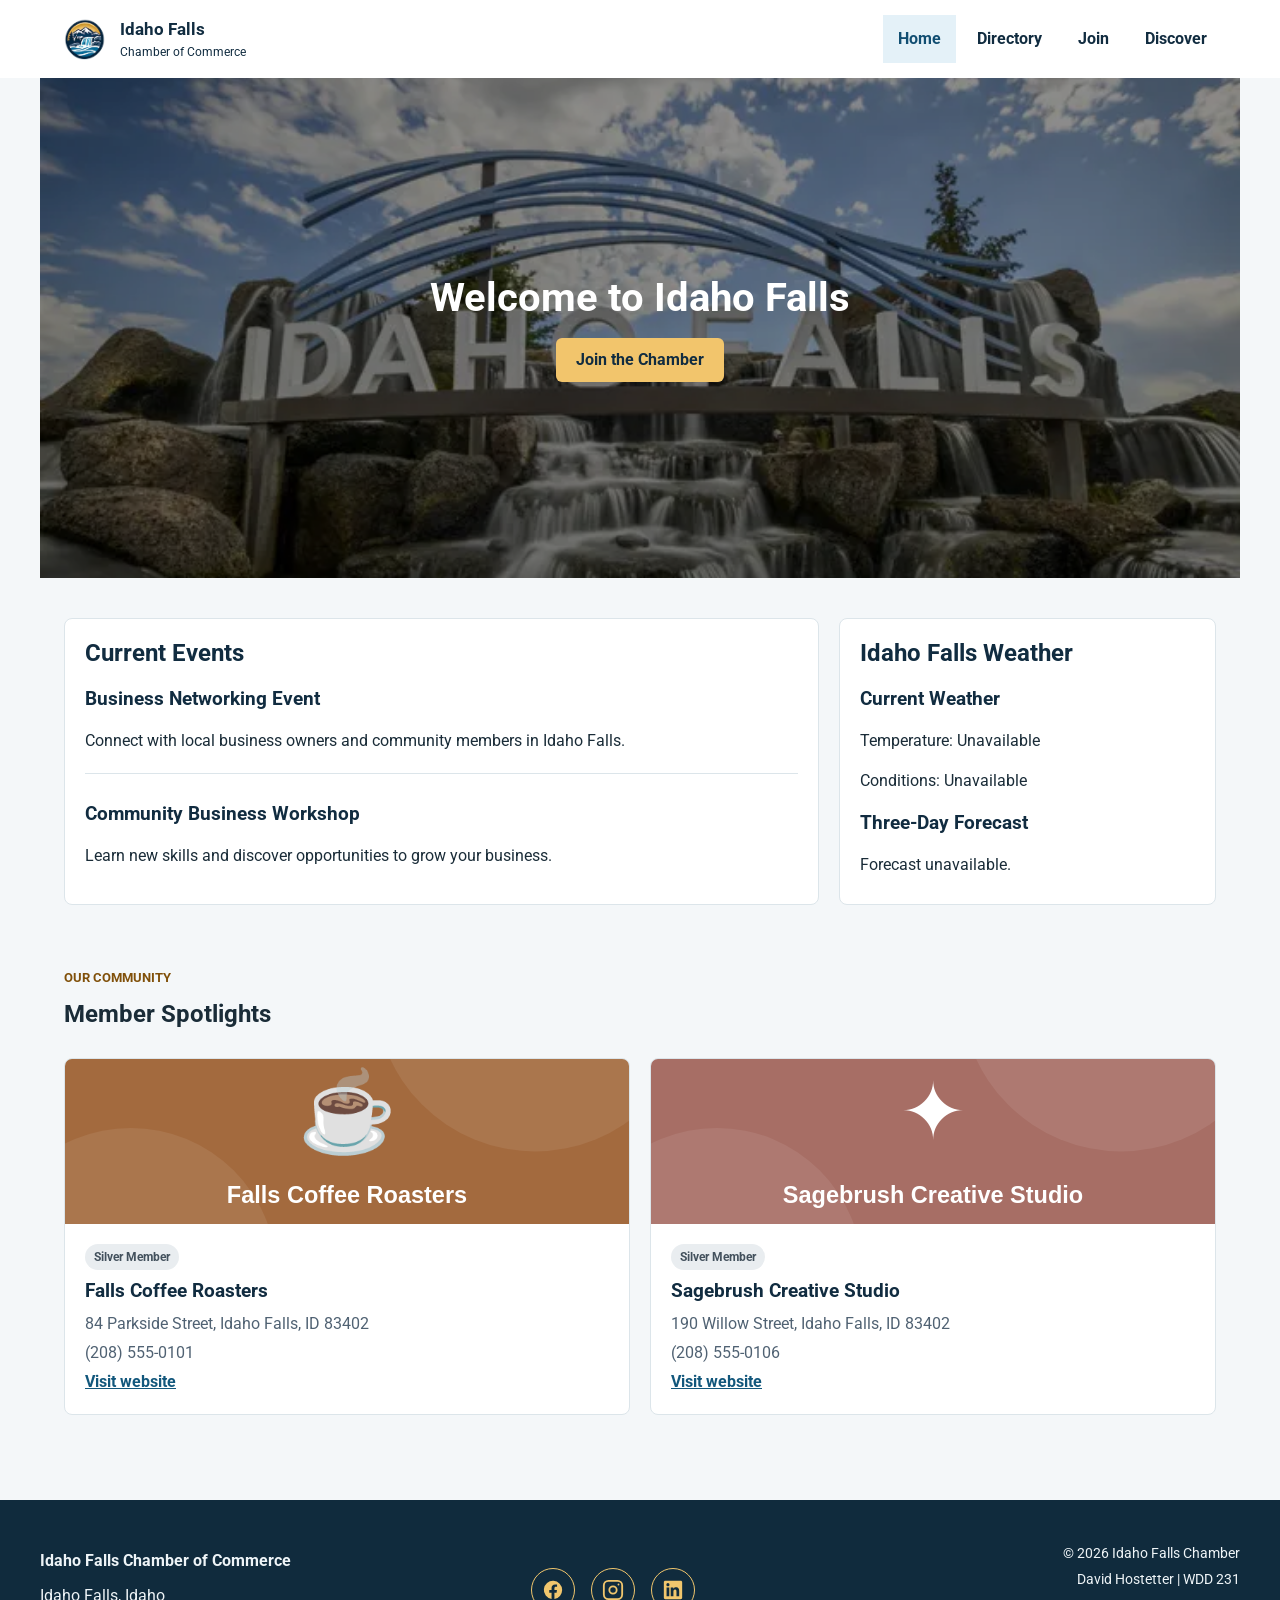
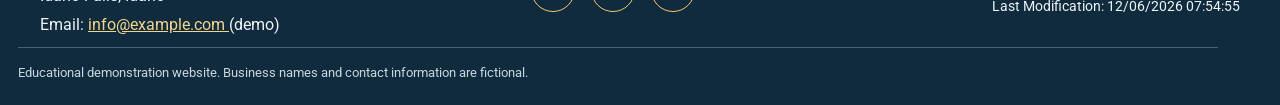
==== chamber/index.html @ 2a9e0b91 "Chambers home page" ====
<!DOCTYPE html>
<html lang="en">

<head>
    <meta charset="UTF-8">
    <meta name="viewport" content="width=device-width, initial-scale=1.0">

    <meta name="description"
        content="Welcome to the Idaho Falls Chamber of Commerce. Discover local events, businesses, and opportunities to connect.">
    <meta name="author" content="David Hostetter">

    <meta property="og:type" content="website">
    <meta property="og:title" content="Home | Idaho Falls Chamber of Commerce">
    <meta property="og:description"
        content="Supporting local businesses and community connections in Idaho Falls, Idaho.">
    <meta property="og:image" content="https://lostwithzer0.github.io/wdd231/chamber/images/chamber-logo.webp">
    <meta property="og:url" content="https://lostwithzer0.github.io/wdd231/chamber/index.html">

    <title>Home | Idaho Falls Chamber of Commerce</title>

    <link rel="icon" type="image/x-icon" href="images/favicon.ico">
    <link rel="icon" type="image/png" sizes="256x256" href="images/favicon.png">

    <link rel="stylesheet" href="styles/normalize.css">
    <link rel="stylesheet" href="styles/small.css">
    <link rel="stylesheet" href="styles/larger.css">

    <script src="scripts/index.js" type="module"></script>

    <link rel="preconnect" href="https://fonts.googleapis.com">
    <link rel="preconnect" href="https://fonts.gstatic.com" crossorigin>
    <link href="https://fonts.googleapis.com/css2?family=Roboto:wght@400;500;600;700&display=swap" rel="stylesheet">
</head>

<body>

    <header class="site-header">
        <div class="header-inner">

            <a class="brand" href="index.html" aria-label="Idaho Falls Chamber of Commerce home">

                <img src="images/chamber-logo.webp" alt="" width="54" height="54">

                <span>
                    <strong>Idaho Falls</strong>
                    <small>Chamber of Commerce</small>
                </span>
            </a>

            <button id="menu-button" class="menu-button" type="button" aria-label="Open navigation"
                aria-expanded="false" aria-controls="primary-nav">
                ☰
            </button>

            <nav id="primary-nav" class="primary-nav" aria-label="Main navigation">

                <a href="index.html" aria-current="page">Home</a>
                <a href="directory.html">Directory</a>
                <a href="join.html">Join</a>
                <a href="discover.html">Discover</a>

            </nav>
        </div>
    </header>

    <main>

        <!-- Hero Section -->
        <section class="hero" aria-labelledby="page-title">

            <img src="images/hero.webp" alt="Scenic view of Idaho Falls, Idaho" width="1200" height="500"
                fetchpriority="high">

            <div class="hero-content">
                <h1 id="page-title">Welcome to Idaho Falls</h1>
                <a href="join.html" class="join-button">
                    Join the Chamber
                </a>
            </div>

        </section>

        <!-- Events and Weather -->
        <div class="home-content">

            <section class="events" aria-labelledby="events-title">
                <h2 id="events-title">Current Events</h2>

                <article>
                    <h3>Business Networking Event</h3>
                    <p>
                        Connect with local business owners and
                        community members in Idaho Falls.
                    </p>
                </article>

                <article>
                    <h3>Community Business Workshop</h3>
                    <p>
                        Learn new skills and discover opportunities
                        to grow your business.
                    </p>
                </article>

            </section>

            <section class="weather" aria-labelledby="weather-title">
                <h2 id="weather-title">Idaho Falls Weather</h2>

                <h3>Current Weather</h3>

                <p>
                    Temperature:
                    <span id="current-temp">Loading...</span>
                </p>

                <p>
                    Conditions:
                    <span id="weather-description">Loading...</span>
                </p>

                <h3>Three-Day Forecast</h3>

                <div id="forecast" aria-live="polite">
                    <p>Loading forecast...</p>
                </div>

            </section>

        </div>

        <!-- Member Spotlights -->
        <section class="directory-section" aria-labelledby="spotlights-title">

            <div class="section-heading">
                <div>
                    <p class="eyebrow">OUR COMMUNITY</p>
                    <h2 id="spotlights-title">
                        Member Spotlights
                    </h2>
                </div>
            </div>

            <div id="spotlights" class="members-grid" aria-live="polite" aria-busy="true">
                <p>Loading member spotlights...</p>
            </div>

        </section>

    </main>

    <footer class="site-footer">

        <div class="footer-inner">

            <div>
                <h2>Idaho Falls Chamber of Commerce</h2>

                <p>Idaho Falls, Idaho</p>

                <p>
                    Email:
                    <a href="mailto:info@example.com">
                        info@example.com
                    </a>
                    (demo)
                </p>
            </div>

            <div class="footer-links">

                <a href="https://www.facebook.com/" target="_blank" rel="noopener noreferrer" aria-label="Facebook">

                    <svg xmlns="http://www.w3.org/2000/svg" width="28" height="28" viewBox="0 0 24 24"
                        fill="currentColor" aria-hidden="true">
                        <path
                            d="M22 12a10 10 0 1 0-11.56 9.88v-6.99H7.9V12h2.54V9.8c0-2.5 1.49-3.89 3.77-3.89 1.09 0 2.23.2 2.23.2v2.46h-1.26c-1.24 0-1.63.77-1.63 1.56V12h2.77l-.44 2.89h-2.33v6.99A10 10 0 0 0 22 12Z" />
                    </svg>
                </a>

                <a href="https://www.instagram.com/" target="_blank" rel="noopener noreferrer" aria-label="Instagram">

                    <svg xmlns="http://www.w3.org/2000/svg" width="28" height="28" viewBox="0 0 24 24" fill="none"
                        stroke="currentColor" stroke-width="2" stroke-linecap="round" stroke-linejoin="round"
                        aria-hidden="true">
                        <rect x="2" y="2" width="20" height="20" rx="5" />
                        <circle cx="12" cy="12" r="4" />
                        <circle cx="18" cy="6" r="1" fill="currentColor" stroke="none" />
                    </svg>
                </a>

                <a href="https://www.linkedin.com/" target="_blank" rel="noopener noreferrer" aria-label="LinkedIn">

                    <svg xmlns="http://www.w3.org/2000/svg" width="28" height="28" viewBox="0 0 24 24"
                        fill="currentColor" aria-hidden="true">
                        <path
                            d="M20.45 2H3.55C2.69 2 2 2.68 2 3.52v16.96c0 .84.69 1.52 1.55 1.52h16.9c.86 0 1.55-.68 1.55-1.52V3.52c0-.84-.69-1.52-1.55-1.52ZM7.93 18.75H4.98V9.2h2.95v9.55ZM6.46 7.9a1.71 1.71 0 1 1 0-3.42 1.71 1.71 0 0 1 0 3.42Zm12.29 10.85H15.8V14.1c0-1.11-.02-2.54-1.55-2.54-1.55 0-1.79 1.21-1.79 2.46v4.73H9.51V9.2h2.83v1.3h.04c.39-.74 1.36-1.52 2.79-1.52 2.99 0 3.58 1.97 3.58 4.53v5.24Z" />
                    </svg>
                </a>

            </div>

            <div class="footer-meta">

                <p>
                    &copy; <span id="current-year"></span>
                    Idaho Falls Chamber
                </p>

                <p>David Hostetter | WDD 231</p>

                <p>
                    Last Modification:
                    <span id="last-modified"></span>
                </p>

            </div>

        </div>

        <p class="demo-note">
            Educational demonstration website.
            Business names and contact information are fictional.
        </p>

    </footer>

</body>

</html>
---- chamber/styles/small.css ----
:root {
    --navy: #112c40;
    --paper: #f4f7f9;
    --ink: #1a2c38;
    --muted: #506273;
}

* {
    box-sizing: border-box;
}

body {
    margin: 0;
    font-family: 'Roboto', Arial, sans-serif;
    line-height: 1.5;
    color: var(--ink);
    background: var(--paper);
}

h1,
h2,
h3 {
    line-height: 1.2;
}

img {
    max-width: 100%;
    height: auto;
}

a:focus-visible,
button:focus-visible {
    outline: 3px solid #b07812;
    outline-offset: 3px;
}

/* Header */

.site-header {
    background: white;
}

.header-inner {
    max-width: 1200px;
    margin: auto;
    padding: 12px 18px;
    display: flex;
    align-items: center;
    justify-content: space-between;
    flex-wrap: wrap;
}

.brand {
    display: flex;
    align-items: center;
    gap: 8px;
    padding-right: 15px;
    color: var(--navy);
    text-decoration: none;
}

.brand img {
    width: 54px;
    height: 54px;
    object-fit: contain;
}

.brand strong {
    display: block;
    font-size: 1.08rem;
}

.brand small {
    display: block;
    font-size: .76rem;
}

.menu-button {
    padding: 5px 12px;
    border: 1px solid #bdcbd4;
    border-radius: 6px;
    background: white;
    color: var(--navy);
    font-size: 1.5rem;
    cursor: pointer;
}

.primary-nav {
    display: none;
    flex-basis: 100%;
    padding-top: 12px;
}

.primary-nav.open {
    display: flex;
    flex-direction: column;
}

.primary-nav a {
    padding: 12px 15px;
    color: var(--navy);
    font-weight: bold;
    text-decoration: none;
}

.primary-nav a:hover,
.primary-nav a[aria-current] {
    background: #e4f1f8;
    color: #114e72;
}

/* Introduction */

.intro {
    background: var(--navy);
    color: white;
}

.intro-inner {
    max-width: 1200px;
    margin: auto;
    padding: 50px 20px;
}

.intro h1 {
    font-size: 2.5rem;
    margin: 12px 0;
}

.intro p:last-child {
    max-width: 620px;
    color: #e4f1f6;
}

.eyebrow {
    font-size: .8rem;
    font-weight: bold;
    color: #80500a;
}

.intro .eyebrow {
    color: #f2c56c;
}

/* Directory */

.directory-section {
    max-width: 1200px;
    margin: auto;
    padding: 40px 18px;
}

.section-heading {
    display: flex;
    align-items: center;
    justify-content: space-between;
    gap: 16px;
    flex-wrap: wrap;
    margin-bottom: 24px;
}

.section-heading h2 {
    margin: 6px 0;
}

.view-controls {
    display: flex;
    gap: 6px;
    padding: 5px;
    background: #e3eaf0;
    border-radius: 6px;
}

.view-controls button {
    padding: 8px 15px;
    border: none;
    background: transparent;
    color: var(--navy);
    font-weight: bold;
    cursor: pointer;
}

.view-controls button.active {
    background: var(--navy);
    color: white;
}

/* Member Grid */

.members-grid {
    display: grid;
    grid-template-columns: 1fr;
    gap: 20px;
}

.members-grid[aria-busy="true"] {
    min-height: 2200px;
}

.loading-message {
    padding: 24px;
    background: white;
}

/* Member Cards */

.member-card {
    min-width: 0;
    background: white;
    border: 1px solid #dce5ea;
    border-radius: 8px;
    overflow: hidden;
}

.member-card img {
    display: block;
    width: 100%;
    height: 165px;
    object-fit: cover;
    background: #dcebf2;
}

.member-info {
    padding: 20px;
}

.member-info h3 {
    margin: 0 0 9px;
    color: var(--navy);
}

.member-info p {
    margin: 5px 0;
    color: var(--muted);
    overflow-wrap: anywhere;
}

.member-info a {
    color: #12577c;
    font-weight: bold;
    overflow-wrap: anywhere;
}

.level {
    display: inline-block;
    margin-bottom: 10px;
    padding: 4px 9px;
    border-radius: 15px;
    background: #eaf2f7;
    color: #164b6a;
    font-size: .75rem;
    font-weight: bold;
}

.level.gold {
    background: #fff0ca;
    color: #79510b;
}

.level.silver {
    background: #e9edf0;
    color: #43515d;
}

/* List View */

.members-list {
    display: flex;
    flex-direction: column;
    gap: 10px;
}

.members-list .member-card {
    display: block;
    padding: 16px 20px;
}

.members-list .member-card img {
    display: none;
}

.members-list .member-info {
    padding: 0;
}

/* Footer */

.site-footer {
    padding: 38px 18px 18px;
    background: #102b3d;
    color: #eef4f7;
}

.footer-inner {
    max-width: 1200px;
    margin: auto;
    display: grid;
    gap: 26px;
}

.site-footer h2 {
    font-size: 1rem;
}

.site-footer p {
    margin: 5px 0;
}

.site-footer a {
    color: #f5d58d;
}

.footer-meta {
    font-size: .9rem;
}

/* Social Links */

.footer-links {
    display: flex;
    align-items: center;
    gap: 16px;
    flex-wrap: wrap;
}

.footer-links a {
    display: inline-flex;
    align-items: center;
    justify-content: center;
    width: 44px;
    height: 44px;
    border: 1px solid #f1c66d;
    border-radius: 50%;
    color: #f1c66d;
    text-decoration: none;
}

.footer-links a:hover {
    background: #f1c66d;
    color: #102d40;
}

.footer-links svg {
    width: 22px;
    height: 22px;
}

.demo-note {
    max-width: 1200px;
    margin: 30px auto 0;
    padding-top: 15px;
    border-top: 1px solid #476171;
    color: #c8d6de;
    font-size: .8rem;
}


/* Home Page */

.hero {
    position: relative;
    max-width: 1200px;
    margin: auto;
}

.hero img {
    display: block;
    width: 100%;
    height: auto;
    aspect-ratio: 12 / 5;
    object-fit: cover;
}

.hero-content {
    position: absolute;
    inset: 0;
    display: flex;
    flex-direction: column;
    align-items: center;
    justify-content: center;
    gap: 16px;
    padding: 15px;
    background: rgba(0, 0, 0, 0.45);
    color: white;
    text-align: center;
}

.hero h1 {
    margin: 0;
    font-size: clamp(1.3rem, 4vw, 2.5rem);
}

.join-button {
    display: inline-block;
    padding: 10px 20px;
    border-radius: 6px;
    background: #f2c56c;
    color: #112c40;
    font-weight: bold;
    text-decoration: none;
}

.join-button:hover {
    background: #ffe0a0;
}

.home-content {
    max-width: 1200px;
    margin: auto;
    padding: 30px 18px;
    display: grid;
    gap: 20px;
}

.events,
.weather {
    min-width: 0;
    padding: 20px;
    border: 1px solid #dce5ea;
    border-radius: 8px;
    background: white;
}

.events h2,
.weather h2 {
    margin-top: 0;
    color: var(--navy);
}

.events article+article {
    border-top: 1px solid #dce5ea;
    margin-top: 20px;
    padding-top: 10px;
}

.events h3,
.weather h3 {
    color: var(--navy);
}

#forecast p {
    margin: 8px 0;
}


#spotlights[aria-busy="true"] {
    min-height: 200px;
}

.home-content+.directory-section {
    padding-top: 10px;
}
---- chamber/styles/larger.css ----
@media (min-width: 640px) {

    .members-grid {
        grid-template-columns: repeat(2,
                minmax(0, 1fr));
    }

    .members-grid[aria-busy="true"] {
        min-height: 1150px;
    }

    .intro-inner {
        padding: 75px 24px 82px;
    }

    .directory-section {
        padding: 50px 24px 85px;
    }

    .footer-inner {
        grid-template-columns: 1.5fr 1fr;
    }

    .members-list .member-info {
        display: grid;
        grid-template-columns:
            minmax(140px, 1.4fr) minmax(160px, 1fr) minmax(120px, 1fr);
        gap: 8px 16px;
        align-items: center;
    }

    .members-list .member-info .level {
        grid-column: 1;
        grid-row: 2;
        justify-self: start;
        margin: 0;
    }

    .members-list .member-info h3 {
        grid-column: 1;
        grid-row: 1;
    }

    .members-list .member-info p {
        margin: 0;
    }
}

@media (min-width: 900px) {

    .header-inner {
        flex-wrap: nowrap;
    }

    .menu-button {
        display: none;
    }

    .primary-nav,
    .primary-nav.open {
        display: flex;
        flex-basis: auto;
        flex-direction: row;
        padding: 0;
        gap: 6px;
    }

    .members-grid {
        grid-template-columns: repeat(3,
                minmax(0, 1fr));
    }

    .members-grid[aria-busy="true"] {
        min-height: 900px;
    }

    .footer-inner {
        grid-template-columns: 1.5fr 1fr 1.2fr;
    }

    .footer-meta {
        text-align: right;
    }
}


/* Home Page Desktop Layout */

@media (min-width: 640px) {
    .home-content {
        grid-template-columns: 2fr 1fr;
        padding: 40px 24px;
    }

    #spotlights.members-grid {
        grid-template-columns: repeat(2, minmax(0, 1fr));
    }
}
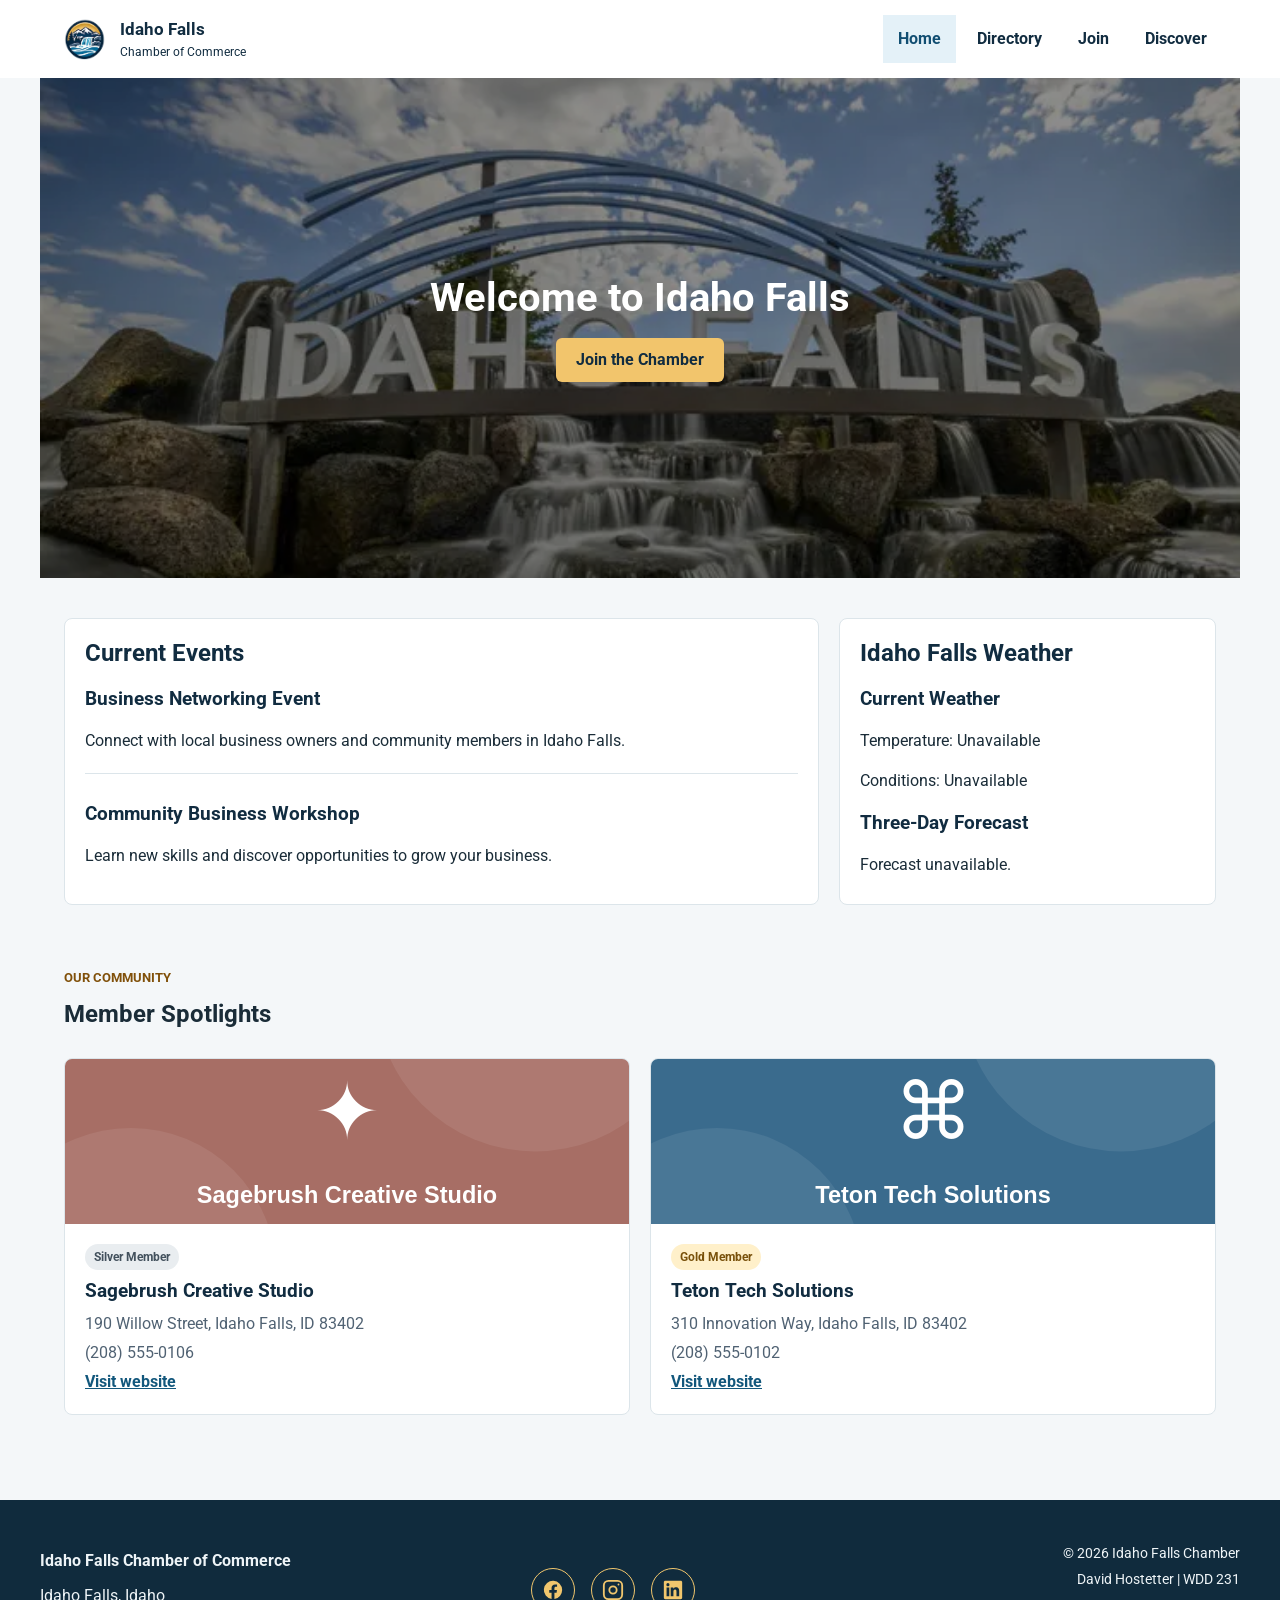
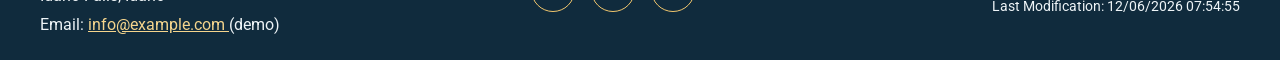
==== commit 5dab9856: "small edits" ====
--- a/chamber/index.html
+++ b/chamber/index.html
@@ -218,11 +218,6 @@
 
         </div>
 
-        <p class="demo-note">
-            Educational demonstration website.
-            Business names and contact information are fictional.
-        </p>
-
     </footer>
 
 </body>
--- a/chamber/styles/small.css
+++ b/chamber/styles/small.css
@@ -11,7 +11,7 @@
 
 body {
     margin: 0;
-    font-family: 'Roboto', Arial, sans-serif;
+    font-family: "Roboto", Arial, sans-serif;
     line-height: 1.5;
     color: var(--ink);
     background: var(--paper);
@@ -34,29 +34,305 @@
     outline-offset: 3px;
 }
 
-/* Header */
-
-.site-header {
-    background: white;
+.site-header,
+.menu-button,
+.loading-message,
+.member-card,
+.events,
+.weather,
+.application-section form,
+.membership-card,
+.confirmation-card,
+.discover-card {
+    background: #ffffff;
+}
+
+.header-inner,
+.intro-inner,
+.directory-section,
+.footer-inner,
+.demo-note,
+.hero,
+.home-content,
+.join-main,
+.thankyou-main,
+.discover-main {
+    max-width: 1200px;
+}
+
+.header-inner,
+.intro-inner,
+.directory-section,
+.footer-inner,
+.hero,
+.home-content,
+.join-main,
+.thankyou-main,
+.discover-main {
+    margin: auto;
+}
+
+.header-inner,
+.brand,
+.section-heading,
+.view-controls,
+.members-list,
+.footer-links,
+.hero-content {
+    display: flex;
+}
+
+.header-inner,
+.brand,
+.section-heading,
+.footer-links,
+.footer-links a,
+.hero-content {
+    align-items: center;
+}
+
+.header-inner,
+.section-heading,
+.footer-links {
+    flex-wrap: wrap;
+}
+
+.brand,
+.menu-button,
+.primary-nav a,
+.view-controls button,
+.member-info h3,
+.events h2,
+.weather h2,
+.events h3,
+.weather h3,
+.visitor-message,
+.discover-card h2 {
+    color: var(--navy);
+}
+
+.brand,
+.primary-nav a,
+.footer-links a,
+.join-button,
+.submit-button,
+.return-button,
+.modal-link,
+.close-modal {
+    text-decoration: none;
+}
+
+.brand strong,
+.brand small,
+.member-card img,
+.hero img,
+.application-section label,
+.application-section input:not([type="hidden"]),
+.application-section select,
+.application-section textarea,
+.discover-card img {
+    display: block;
+}
+
+.menu-button,
+.view-controls,
+.join-button,
+.submit-button,
+.return-button,
+.modal-link,
+.close-modal,
+.visitor-message,
+.discover-card img,
+.discover-card button {
+    border-radius: 6px;
+}
+
+.menu-button,
+.view-controls button,
+.submit-button,
+.return-button,
+.modal-link,
+.close-modal,
+.discover-card button {
+    cursor: pointer;
+}
+
+.primary-nav a,
+.eyebrow,
+.view-controls button,
+.member-info a,
+.level,
+.join-button,
+.application-section label,
+.visitor-message p {
+    font-weight: bold;
+}
+
+.intro,
+.submit-button,
+.return-button,
+.modal-link,
+.close-modal,
+.discover-card button {
+    background: var(--navy);
+}
+
+.intro,
+.hero-content,
+.submit-button,
+.return-button,
+.modal-link,
+.close-modal,
+.discover-card button {
+    color: #ffffff;
+}
+
+.section-heading,
+.footer-links,
+.hero-content {
+    gap: 16px;
+}
+
+.members-grid,
+.footer-inner,
+.home-content,
+.join-layout,
+.membership-cards,
+.discover-grid,
+.discover-card {
+    display: grid;
+}
+
+.members-grid,
+.home-content,
+.join-layout,
+.membership-cards,
+.discover-grid {
+    gap: 20px;
+}
+
+.member-card,
+.events,
+.weather,
+.discover-card {
+    min-width: 0;
+}
+
+.member-card,
+.events,
+.weather,
+.application-section form,
+.membership-card,
+.confirmation-card,
+.membership-modal,
+.discover-card {
+    border: 1px solid #dce5ea;
+    border-radius: 8px;
+}
+
+.member-card img,
+.hero img,
+.application-section input:not([type="hidden"]),
+.application-section select,
+.application-section textarea,
+.discover-card img {
+    width: 100%;
+}
+
+.member-card img,
+.hero img,
+.discover-card img {
+    object-fit: cover;
+}
+
+.member-info,
+.events,
+.weather,
+.application-section form,
+.membership-card,
+.confirmation-card,
+.membership-modal,
+.discover-card {
+    padding: 20px;
+}
+
+.member-info p,
+.site-footer p {
+    margin: 5px 0;
+}
+
+.member-info p,
+.member-info a,
+.confirmation-details p {
+    overflow-wrap: anywhere;
+}
+
+.level,
+.join-button,
+.submit-button,
+.return-button,
+.modal-link,
+.close-modal {
+    display: inline-block;
+}
+
+.hero-content,
+.confirmation-details {
+    padding: 15px;
+}
+
+.hero h1,
+.visitor-message p,
+.discover-card h2,
+.discover-card figure,
+.discover-card p {
+    margin: 0;
+}
+
+.home-content,
+.join-main,
+.thankyou-main,
+.discover-main {
+    padding: 30px 18px;
+}
+
+.application-section input:not([type="hidden"]),
+.application-section select,
+.application-section textarea,
+.submit-button,
+.return-button,
+.modal-link,
+.close-modal,
+.discover-card button {
+    font: inherit;
+}
+
+.submit-button,
+.return-button,
+.modal-link,
+.close-modal,
+.discover-card button {
+    padding: 10px 15px;
+    border: 0;
+}
+
+.discover-grid,
+.discover-card {
+    grid-template-columns: minmax(0, 1fr);
+}
+
+.header-inner,
+.section-heading {
+    justify-content: space-between;
 }
 
 .header-inner {
-    max-width: 1200px;
-    margin: auto;
     padding: 12px 18px;
-    display: flex;
-    align-items: center;
-    justify-content: space-between;
-    flex-wrap: wrap;
 }
 
 .brand {
-    display: flex;
-    align-items: center;
     gap: 8px;
     padding-right: 15px;
-    color: var(--navy);
-    text-decoration: none;
 }
 
 .brand img {
@@ -66,23 +342,17 @@
 }
 
 .brand strong {
-    display: block;
     font-size: 1.08rem;
 }
 
 .brand small {
-    display: block;
     font-size: .76rem;
 }
 
 .menu-button {
     padding: 5px 12px;
     border: 1px solid #bdcbd4;
-    border-radius: 6px;
-    background: white;
-    color: var(--navy);
     font-size: 1.5rem;
-    cursor: pointer;
 }
 
 .primary-nav {
@@ -98,9 +368,6 @@
 
 .primary-nav a {
     padding: 12px 15px;
-    color: var(--navy);
-    font-weight: bold;
-    text-decoration: none;
 }
 
 .primary-nav a:hover,
@@ -109,16 +376,7 @@
     color: #114e72;
 }
 
-/* Introduction */
-
-.intro {
-    background: var(--navy);
-    color: white;
-}
-
 .intro-inner {
-    max-width: 1200px;
-    margin: auto;
     padding: 50px 20px;
 }
 
@@ -134,7 +392,6 @@
 
 .eyebrow {
     font-size: .8rem;
-    font-weight: bold;
     color: #80500a;
 }
 
@@ -142,20 +399,11 @@
     color: #f2c56c;
 }
 
-/* Directory */
-
 .directory-section {
-    max-width: 1200px;
-    margin: auto;
     padding: 40px 18px;
 }
 
 .section-heading {
-    display: flex;
-    align-items: center;
-    justify-content: space-between;
-    gap: 16px;
-    flex-wrap: wrap;
     margin-bottom: 24px;
 }
 
@@ -164,33 +412,24 @@
 }
 
 .view-controls {
-    display: flex;
     gap: 6px;
     padding: 5px;
     background: #e3eaf0;
-    border-radius: 6px;
 }
 
 .view-controls button {
     padding: 8px 15px;
     border: none;
     background: transparent;
-    color: var(--navy);
-    font-weight: bold;
-    cursor: pointer;
 }
 
 .view-controls button.active {
     background: var(--navy);
-    color: white;
-}
-
-/* Member Grid */
+    color: #ffffff;
+}
 
 .members-grid {
-    display: grid;
     grid-template-columns: 1fr;
-    gap: 20px;
 }
 
 .members-grid[aria-busy="true"] {
@@ -199,57 +438,36 @@
 
 .loading-message {
     padding: 24px;
-    background: white;
-}
-
-/* Member Cards */
+}
 
 .member-card {
-    min-width: 0;
-    background: white;
-    border: 1px solid #dce5ea;
-    border-radius: 8px;
     overflow: hidden;
 }
 
 .member-card img {
-    display: block;
-    width: 100%;
     height: 165px;
-    object-fit: cover;
     background: #dcebf2;
-}
-
-.member-info {
-    padding: 20px;
 }
 
 .member-info h3 {
     margin: 0 0 9px;
-    color: var(--navy);
 }
 
 .member-info p {
-    margin: 5px 0;
     color: var(--muted);
-    overflow-wrap: anywhere;
 }
 
 .member-info a {
     color: #12577c;
-    font-weight: bold;
-    overflow-wrap: anywhere;
 }
 
 .level {
-    display: inline-block;
     margin-bottom: 10px;
     padding: 4px 9px;
     border-radius: 15px;
     background: #eaf2f7;
     color: #164b6a;
     font-size: .75rem;
-    font-weight: bold;
 }
 
 .level.gold {
@@ -262,10 +480,7 @@
     color: #43515d;
 }
 
-/* List View */
-
 .members-list {
-    display: flex;
     flex-direction: column;
     gap: 10px;
 }
@@ -282,8 +497,6 @@
 .members-list .member-info {
     padding: 0;
 }
-
-/* Footer */
 
 .site-footer {
     padding: 38px 18px 18px;
@@ -292,9 +505,6 @@
 }
 
 .footer-inner {
-    max-width: 1200px;
-    margin: auto;
-    display: grid;
     gap: 26px;
 }
 
@@ -302,10 +512,6 @@
     font-size: 1rem;
 }
 
-.site-footer p {
-    margin: 5px 0;
-}
-
 .site-footer a {
     color: #f5d58d;
 }
@@ -314,25 +520,14 @@
     font-size: .9rem;
 }
 
-/* Social Links */
-
-.footer-links {
-    display: flex;
-    align-items: center;
-    gap: 16px;
-    flex-wrap: wrap;
-}
-
 .footer-links a {
     display: inline-flex;
-    align-items: center;
     justify-content: center;
     width: 44px;
     height: 44px;
     border: 1px solid #f1c66d;
     border-radius: 50%;
     color: #f1c66d;
-    text-decoration: none;
 }
 
 .footer-links a:hover {
@@ -346,7 +541,6 @@
 }
 
 .demo-note {
-    max-width: 1200px;
     margin: 30px auto 0;
     padding-top: 15px;
     border-top: 1px solid #476171;
@@ -354,77 +548,41 @@
     font-size: .8rem;
 }
 
-
-/* Home Page */
-
 .hero {
     position: relative;
-    max-width: 1200px;
-    margin: auto;
 }
 
 .hero img {
-    display: block;
-    width: 100%;
     height: auto;
     aspect-ratio: 12 / 5;
-    object-fit: cover;
 }
 
 .hero-content {
     position: absolute;
     inset: 0;
-    display: flex;
     flex-direction: column;
-    align-items: center;
     justify-content: center;
-    gap: 16px;
-    padding: 15px;
-    background: rgba(0, 0, 0, 0.45);
-    color: white;
+    background: #00000073;
     text-align: center;
 }
 
 .hero h1 {
-    margin: 0;
     font-size: clamp(1.3rem, 4vw, 2.5rem);
 }
 
 .join-button {
-    display: inline-block;
     padding: 10px 20px;
-    border-radius: 6px;
     background: #f2c56c;
     color: #112c40;
-    font-weight: bold;
-    text-decoration: none;
 }
 
 .join-button:hover {
     background: #ffe0a0;
-}
-
-.home-content {
-    max-width: 1200px;
-    margin: auto;
-    padding: 30px 18px;
-    display: grid;
-    gap: 20px;
-}
-
-.events,
-.weather {
-    min-width: 0;
-    padding: 20px;
-    border: 1px solid #dce5ea;
-    border-radius: 8px;
-    background: white;
 }
 
 .events h2,
 .weather h2 {
     margin-top: 0;
-    color: var(--navy);
 }
 
 .events article+article {
@@ -433,20 +591,133 @@
     padding-top: 10px;
 }
 
-.events h3,
-.weather h3 {
-    color: var(--navy);
-}
-
 #forecast p {
     margin: 8px 0;
 }
 
-
 #spotlights[aria-busy="true"] {
     min-height: 200px;
 }
 
 .home-content+.directory-section {
     padding-top: 10px;
+}
+
+.join-layout {
+    margin-top: 20px;
+}
+
+.application-section label {
+    margin-bottom: 15px;
+}
+
+.application-section input:not([type="hidden"]),
+.application-section select,
+.application-section textarea {
+    margin-top: 5px;
+    padding: 10px;
+}
+
+.membership-card {
+    animation: appear .6s ease-out both;
+}
+
+@keyframes appear {
+    from {
+        opacity: 0;
+        transform: translateY(20px);
+    }
+
+    to {
+        opacity: 1;
+        transform: translateY(0);
+    }
+}
+
+.membership-modal {
+    width: 90%;
+    max-width: 500px;
+}
+
+.membership-modal::backdrop {
+    background: #00000099;
+}
+
+.thankyou-main {
+    max-width: 750px;
+}
+
+.confirmation-details {
+    background: var(--paper);
+}
+
+@media (prefers-reduced-motion: reduce) {
+    .membership-card {
+        animation: none;
+    }
+}
+
+.visitor-message {
+    min-height: 60px;
+    padding: 15px 20px;
+    margin-bottom: 24px;
+    border-left: 4px solid #b07812;
+    background: #fff0ca;
+}
+
+.discover-grid {
+    grid-template-areas:
+        "card1"
+        "card2"
+        "card3"
+        "card4"
+        "card5"
+        "card6"
+        "card7"
+        "card8";
+}
+
+.discover-card {
+    grid-template-areas:
+        "title"
+        "photo"
+        "address"
+        "description"
+        "button";
+    gap: 12px;
+}
+
+.discover-card h2 {
+    grid-area: title;
+    font-size: 1.3rem;
+}
+
+.discover-card figure {
+    grid-area: photo;
+}
+
+.discover-card img {
+    aspect-ratio: 3 / 2;
+}
+
+.discover-card address {
+    grid-area: address;
+    color: var(--muted);
+    font-style: normal;
+}
+
+.discover-card p {
+    grid-area: description;
+}
+
+.discover-card button {
+    grid-area: button;
+}
+
+.discover-card button:hover {
+    background: #114e72;
+}
+
+.discover-grid:empty {
+    min-height: 100vh;
 }
--- a/chamber/styles/larger.css
+++ b/chamber/styles/larger.css
@@ -83,9 +83,6 @@
     }
 }
 
-
-/* Home Page Desktop Layout */
-
 @media (min-width: 640px) {
     .home-content {
         grid-template-columns: 2fr 1fr;
@@ -95,4 +92,69 @@
     #spotlights.members-grid {
         grid-template-columns: repeat(2, minmax(0, 1fr));
     }
+}
+
+
+@media (min-width: 768px) {
+    .join-layout {
+        grid-template-columns: 3fr 2fr;
+        align-items: start;
+    }
+}
+
+@media (min-width: 641px) {
+
+    .discover-grid {
+        grid-template-areas:
+            "card1"
+            "card2"
+            "card3"
+            "card4"
+            "card5"
+            "card6"
+            "card7"
+            "card8";
+    }
+
+    .discover-card {
+        grid-template-columns: minmax(0, 1fr) minmax(0, 1fr);
+        grid-template-areas:
+            "photo title"
+            "photo address"
+            "photo description"
+            "button button";
+        align-items: start;
+    }
+}
+
+@media (min-width: 1025px) {
+
+    .discover-grid {
+        grid-template-columns: repeat(2, minmax(0, 1fr));
+        grid-template-areas:
+            "card1 card2"
+            "card3 card4"
+            "card5 card6"
+            "card7 card8";
+    }
+
+    .discover-card {
+        grid-template-columns: minmax(0, 1fr) minmax(0, 1fr);
+        grid-template-areas:
+            "title title"
+            "photo address"
+            "photo description"
+            "button button";
+    }
+}
+
+@media (min-width: 641px) and (hover: hover) {
+
+    .discover-card img {
+        transition: filter .3s ease;
+    }
+
+    .discover-card img:hover {
+        filter: brightness(1.15);
+    }
 }
